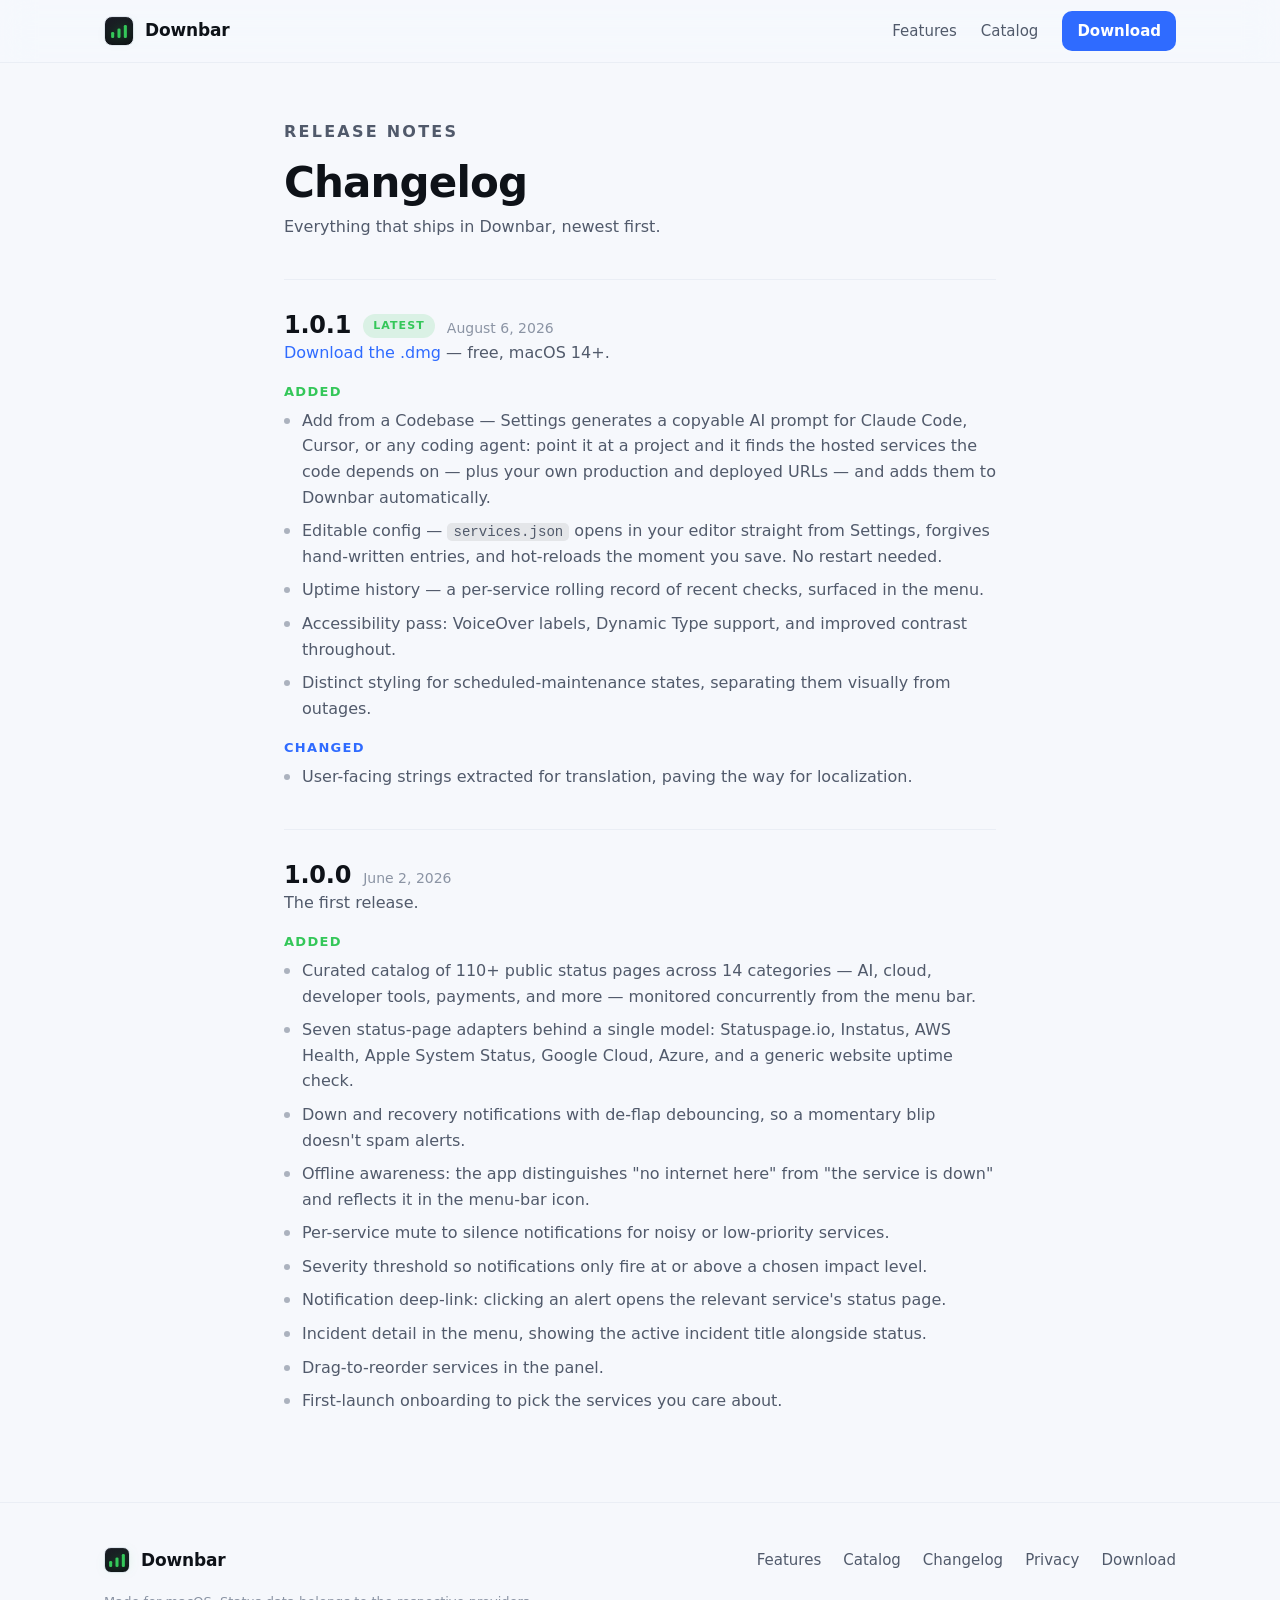
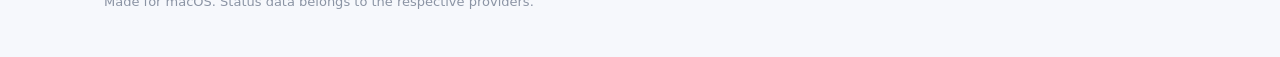
==== site/changelog.html @ 79b9bb4c "Release 1.0.1 on the site: DMG download, changelog, /dl/latest redirect Ship Downbar-1.0.1.dmg at si" ====
<!DOCTYPE html>
<html lang="en">
<head>
  <meta charset="utf-8" />
  <meta name="viewport" content="width=device-width, initial-scale=1" />
  <!-- Google tag (gtag.js) -->
  <script async src="https://www.googletagmanager.com/gtag/js?id=G-KMRTV61Q7Y"></script>
  <script>
    window.dataLayer = window.dataLayer || [];
    function gtag(){dataLayer.push(arguments);}
    gtag('js', new Date());

    gtag('config', 'G-KMRTV61Q7Y');
  </script>
  <title>Changelog — Downbar</title>
  <meta name="description" content="Release notes for Downbar, the free macOS menu-bar app that watches 110+ public status pages. What's new, what changed, and what's coming next." />
  <meta name="color-scheme" content="dark light" />
  <meta name="theme-color" content="#0c0d10" />
  <meta name="robots" content="index, follow" />
  <link rel="canonical" href="https://downbar.app/changelog" />
  <link rel="icon" href="favicon.svg" type="image/svg+xml" />
  <link rel="apple-touch-icon" href="img/apple-touch-icon.png" />
  <link rel="stylesheet" href="style.css" />
</head>
<body>
  <header class="site-header">
    <div class="wrap header-inner">
      <a class="brand" href="/" aria-label="Downbar home">
        <span class="brand-mark" aria-hidden="true">
          <svg viewBox="0 0 18 16" class="brand-bars">
            <rect x="0" y="9" width="3.5" height="7" rx="1.5" fill="currentColor" />
            <rect x="7.25" y="5" width="3.5" height="11" rx="1.5" fill="currentColor" />
            <rect x="14.5" y="1" width="3.5" height="15" rx="1.5" fill="currentColor" />
          </svg>
        </span>
        <span class="brand-name">Downbar</span>
      </a>
      <nav class="site-nav" aria-label="Primary">
        <a href="/#features">Features</a>
        <a href="/#catalog">Catalog</a>
        <a class="nav-cta" href="/#download">Download</a>
      </nav>
    </div>
  </header>

  <main class="legal changelog">
    <div class="wrap legal-wrap">
      <p class="section-eyebrow">Release notes</p>
      <h1>Changelog</h1>
      <p class="legal-updated">Everything that ships in Downbar, newest first.</p>

      <section class="release" aria-labelledby="rel-101">
        <header class="release-head">
          <h2 id="rel-101">1.0.1</h2>
          <span class="release-pill latest">Latest</span>
          <time class="release-date" datetime="2026-08-06">August 6, 2026</time>
        </header>
        <p class="release-note"><a href="/dl/Downbar-1.0.1.dmg" download
          onclick="gtag('event','file_download',{file_name:'Downbar-1.0.1.dmg',link_url:'/dl/Downbar-1.0.1.dmg'})">Download the .dmg</a> — free, macOS 14+.</p>
        <h3 class="change-kind added">Added</h3>
        <ul class="change-list">
          <li>Add from a Codebase — Settings generates a copyable AI prompt for Claude Code, Cursor, or any coding agent: point it at a project and it finds the hosted services the code depends on — plus your own production and deployed URLs — and adds them to Downbar automatically.</li>
          <li>Editable config — <code>services.json</code> opens in your editor straight from Settings, forgives hand-written entries, and hot-reloads the moment you save. No restart needed.</li>
          <li>Uptime history — a per-service rolling record of recent checks, surfaced in the menu.</li>
          <li>Accessibility pass: VoiceOver labels, Dynamic Type support, and improved contrast throughout.</li>
          <li>Distinct styling for scheduled-maintenance states, separating them visually from outages.</li>
        </ul>
        <h3 class="change-kind changed">Changed</h3>
        <ul class="change-list">
          <li>User-facing strings extracted for translation, paving the way for localization.</li>
        </ul>
      </section>

      <section class="release" aria-labelledby="rel-100">
        <header class="release-head">
          <h2 id="rel-100">1.0.0</h2>
          <time class="release-date" datetime="2026-06-02">June 2, 2026</time>
        </header>
        <p class="release-note">The first release.</p>
        <h3 class="change-kind added">Added</h3>
        <ul class="change-list">
          <li>Curated catalog of 110+ public status pages across 14 categories — AI, cloud, developer tools, payments, and more — monitored concurrently from the menu bar.</li>
          <li>Seven status-page adapters behind a single model: Statuspage.io, Instatus, AWS Health, Apple System Status, Google Cloud, Azure, and a generic website uptime check.</li>
          <li>Down and recovery notifications with de-flap debouncing, so a momentary blip doesn't spam alerts.</li>
          <li>Offline awareness: the app distinguishes "no internet here" from "the service is down" and reflects it in the menu-bar icon.</li>
          <li>Per-service mute to silence notifications for noisy or low-priority services.</li>
          <li>Severity threshold so notifications only fire at or above a chosen impact level.</li>
          <li>Notification deep-link: clicking an alert opens the relevant service's status page.</li>
          <li>Incident detail in the menu, showing the active incident title alongside status.</li>
          <li>Drag-to-reorder services in the panel.</li>
          <li>First-launch onboarding to pick the services you care about.</li>
        </ul>
      </section>
    </div>
  </main>

  <footer class="site-footer">
    <div class="wrap footer-inner">
      <a class="brand" href="/">
        <span class="brand-mark sm" aria-hidden="true">
          <svg viewBox="0 0 18 16" class="brand-bars">
            <rect x="0" y="9" width="3.5" height="7" rx="1.5" fill="currentColor" />
            <rect x="7.25" y="5" width="3.5" height="11" rx="1.5" fill="currentColor" />
            <rect x="14.5" y="1" width="3.5" height="15" rx="1.5" fill="currentColor" />
          </svg>
        </span>
        <span class="brand-name">Downbar</span>
      </a>
      <nav class="footer-nav" aria-label="Footer">
        <a href="/#features">Features</a>
        <a href="/#catalog">Catalog</a>
        <a href="/changelog">Changelog</a>
        <a href="/privacy">Privacy</a>
        <a href="/dl/latest" download>Download</a>
      </nav>
      <p class="footer-fine">Made for macOS. Status data belongs to the respective providers.</p>
    </div>
  </footer>
</body>
</html>
---- site/style.css ----
/* Downbar landing page — dark-first, no build step.
   Hand-written CSS, system font stack, CSS custom properties.
   The app "screenshots" are faithful CSS recreations of the real SwiftUI UI,
   so they stay crisp at any DPI and weigh nothing. */

:root {
  --bg: #0a0b0e;
  --bg-2: #0e1014;
  --bg-elev: #15171d;
  --bg-card: #14161c;
  --border: #23262f;
  --border-soft: #1b1e25;
  --text: #f4f6fa;
  --text-dim: #a6aebd;
  --text-faint: #6b7382;
  --accent: #5b8cff;
  --accent-2: #8b6bff;
  --accent-ink: #ffffff;
  --good: #34c759;
  --warn: #ffd60a;
  --major: #ff9f0a;
  --bad: #ff453a;
  --radius: 16px;
  --wrap: 1120px;
  --font: -apple-system, BlinkMacSystemFont, "SF Pro Text", "Segoe UI", system-ui, sans-serif;
  --shadow-xl: 0 40px 120px -50px rgba(0, 0, 0, 0.9);
}

@media (prefers-color-scheme: light) {
  :root {
    --bg: #f6f8fc;
    --bg-2: #eef1f7;
    --bg-elev: #ffffff;
    --bg-card: #ffffff;
    --border: #e1e6ef;
    --border-soft: #eaeef5;
    --text: #0e1218;
    --text-dim: #515a6b;
    --text-faint: #8b94a4;
    --accent: #2f6bff;
    --shadow-xl: 0 40px 110px -55px rgba(20, 30, 60, 0.45);
  }
}

* { box-sizing: border-box; }
html { scroll-behavior: smooth; }

body {
  margin: 0;
  font-family: var(--font);
  background: var(--bg);
  color: var(--text);
  line-height: 1.6;
  -webkit-font-smoothing: antialiased;
  text-rendering: optimizeLegibility;
  overflow-x: hidden;
}

.wrap { width: 100%; max-width: var(--wrap); margin-inline: auto; padding-inline: 24px; }
a { color: var(--accent); text-decoration: none; }
a:hover { text-decoration: underline; }
img { max-width: 100%; height: auto; display: block; }
h1, h2, h3 { line-height: 1.12; letter-spacing: -0.02em; margin: 0; }
.sprite { position: absolute; }

.skip-link {
  position: absolute; left: -9999px; top: 0;
  background: var(--accent); color: var(--accent-ink);
  padding: 10px 16px; border-radius: 0 0 var(--radius) 0; z-index: 100;
}
.skip-link:focus { left: 0; }
:focus-visible { outline: 2px solid var(--accent); outline-offset: 3px; border-radius: 4px; }

/* ---------- Section eyebrows ---------- */
.section-eyebrow {
  text-transform: uppercase; letter-spacing: 0.14em;
  font-size: 12px; font-weight: 700; color: var(--accent); margin: 0 0 12px;
}

/* ---------- Header ---------- */
.site-header {
  position: sticky; top: 0; z-index: 50;
  background: color-mix(in srgb, var(--bg) 72%, transparent);
  backdrop-filter: saturate(180%) blur(16px);
  border-bottom: 1px solid var(--border-soft);
}
.header-inner { display: flex; align-items: center; justify-content: space-between; min-height: 62px; }
.brand { display: flex; align-items: center; gap: 11px; color: var(--text); font-weight: 680; }
.brand:hover { text-decoration: none; }
.brand-name { font-size: 17px; letter-spacing: -0.01em; }

.brand-mark {
  width: 30px; height: 30px; border-radius: 8px;
  display: grid; place-items: center;
  background: linear-gradient(160deg, #1b1e26, #0e1014);
  border: 1px solid var(--border);
  box-shadow: inset 0 1px 0 rgba(255,255,255,0.05);
}
.brand-mark.sm { width: 26px; height: 26px; border-radius: 7px; }
.brand-bars { width: 16px; height: 14px; color: var(--good); fill: currentColor; filter: drop-shadow(0 0 6px rgba(52,199,89,0.5)); }

.site-nav { display: flex; align-items: center; gap: 24px; }
.site-nav a { color: var(--text-dim); font-size: 15px; }
.site-nav a:hover { color: var(--text); text-decoration: none; }
.nav-cta {
  background: var(--accent); color: var(--accent-ink) !important;
  padding: 8px 15px; border-radius: 10px; font-weight: 620;
}
.nav-cta:hover { text-decoration: none; opacity: 0.92; }

/* ---------- Buttons ---------- */
.btn {
  display: inline-flex; align-items: center; gap: 9px;
  padding: 13px 22px; border-radius: 12px; font-weight: 640; font-size: 16px;
  transition: transform .12s ease, opacity .12s ease, box-shadow .12s ease;
}
.btn:hover { text-decoration: none; }
.btn-primary {
  background: linear-gradient(180deg, color-mix(in srgb, var(--accent) 92%, white), var(--accent));
  color: var(--accent-ink);
  box-shadow: 0 10px 30px -12px color-mix(in srgb, var(--accent) 80%, transparent);
}
.btn-primary:hover { transform: translateY(-1px); box-shadow: 0 16px 36px -14px color-mix(in srgb, var(--accent) 85%, transparent); }
.btn-lg { padding: 16px 28px; font-size: 17px; border-radius: 14px; }
.btn-apple { width: 16px; height: 16px; fill: currentColor; margin-top: -2px; }

/* ---------- Hero ---------- */
.hero { position: relative; padding: 84px 0 64px; overflow: hidden; }
.hero-glow {
  position: absolute; inset: -20% -10% auto -10%; height: 620px; z-index: 0;
  background:
    radial-gradient(60% 70% at 78% 18%, color-mix(in srgb, var(--accent) 30%, transparent), transparent 70%),
    radial-gradient(50% 60% at 12% 0%, color-mix(in srgb, var(--accent-2) 24%, transparent), transparent 70%);
  filter: blur(20px); pointer-events: none;
}
.hero-inner {
  position: relative; z-index: 1;
  display: grid; grid-template-columns: 1.02fr 0.98fr; gap: 52px; align-items: center;
}
.eyebrow {
  display: inline-flex; align-items: center; gap: 8px; margin: 0 0 18px;
  text-transform: uppercase; letter-spacing: 0.12em; font-size: 12px; font-weight: 700; color: var(--text-dim);
  background: color-mix(in srgb, var(--bg-elev) 70%, transparent);
  border: 1px solid var(--border); padding: 6px 12px; border-radius: 999px;
}
.eyebrow-dot { width: 7px; height: 7px; border-radius: 50%; background: var(--good); box-shadow: 0 0 8px var(--good); }
.hero h1 { font-size: clamp(36px, 5.2vw, 58px); margin-bottom: 22px; font-weight: 720; }
.lede { font-size: 19px; color: var(--text-dim); max-width: 40ch; }
.lede strong { color: var(--text); font-weight: 640; }
.hero-actions { margin-top: 30px; display: flex; flex-wrap: wrap; align-items: center; gap: 16px; }
.price { color: var(--text-dim); font-size: 14px; }
.hero-trust { list-style: none; margin: 22px 0 0; padding: 0; display: flex; flex-wrap: wrap; gap: 18px; }
.hero-trust li { display: flex; align-items: center; gap: 7px; font-size: 14px; color: var(--text-dim); }
.tick { width: 16px; height: 16px; border-radius: 50%; background: color-mix(in srgb, var(--good) 22%, transparent); position: relative; flex: none; }
.tick::after { content: ""; position: absolute; left: 5px; top: 3.5px; width: 4px; height: 7px; border: solid var(--good); border-width: 0 2px 2px 0; transform: rotate(45deg); }

/* ===================== The hero "screenshot" ===================== */
.hero-stage { position: relative; z-index: 1; }
.desktop {
  position: relative;
  border-radius: 22px;
  padding: 0;
  background:
    radial-gradient(120% 120% at 30% 0%, #2a3550 0%, #161b2b 45%, #0c0f18 100%);
  border: 1px solid var(--border);
  box-shadow: var(--shadow-xl);
  overflow: hidden;
  min-height: 540px;
}
@media (prefers-color-scheme: light) {
  .desktop { background: radial-gradient(120% 120% at 30% 0%, #46639d, #3a4a78 45%, #243056 100%); }
}

/* macOS menu bar */
.menubar {
  display: flex; align-items: center; justify-content: space-between;
  height: 26px; padding: 0 12px;
  background: rgba(20, 24, 34, 0.55);
  backdrop-filter: blur(14px) saturate(150%);
  border-bottom: 1px solid rgba(255,255,255,0.06);
  font-size: 12.5px; color: rgba(255,255,255,0.92);
}
.mb-left { display: flex; align-items: center; gap: 15px; }
.mb-logo { width: 13px; height: 13px; border-radius: 3px; background: rgba(255,255,255,0.9); -webkit-mask: none; }
.mb-logo { background: linear-gradient(135deg, #fff, #cfd6e6); }
.mb-app { font-weight: 700; }
.mb-item { color: rgba(255,255,255,0.82); }
.mb-right { display: flex; align-items: center; gap: 13px; }
.mb-glyph { width: 16px; height: 11px; opacity: 0.85; border-radius: 2px; background: rgba(255,255,255,0.7); }
.mb-batt { width: 22px; height: 11px; border-radius: 3px; background: none; border: 1.4px solid rgba(255,255,255,0.7); position: relative; }
.mb-batt::after { content: ""; position: absolute; left: 1.5px; top: 1.5px; bottom: 1.5px; width: 12px; border-radius: 1px; background: rgba(255,255,255,0.8); }
.mb-wifi { -webkit-mask: radial-gradient(circle at 50% 100%, #000 64%, transparent 66%); width: 16px; height: 12px; clip-path: polygon(50% 100%, 0 38%, 12% 26%, 50% 62%, 88% 26%, 100% 38%); }
.mb-clock { font-variant-numeric: tabular-nums; font-weight: 500; }
.mb-tray { display: grid; place-items: center; width: 22px; height: 18px; border-radius: 5px; }
.mb-tray.active { background: rgba(255,255,255,0.16); box-shadow: 0 0 0 1px rgba(255,255,255,0.08) inset; }
.tray-bars { width: 16px; height: 14px; fill: currentColor; }
.tray-bars.is-critical { color: var(--bad); filter: drop-shadow(0 0 5px rgba(255,69,58,0.7)); }
.tray-bars.is-major { color: var(--major); filter: drop-shadow(0 0 5px rgba(255,159,10,0.65)); }

/* the popover panel */
.panel {
  position: absolute; top: 34px; right: 16px; width: 326px;
  background: color-mix(in srgb, #1c1f27 88%, transparent);
  backdrop-filter: blur(30px) saturate(180%);
  border: 1px solid rgba(255,255,255,0.10);
  border-radius: 14px;
  box-shadow: 0 30px 60px -20px rgba(0,0,0,0.7), 0 0 0 0.5px rgba(0,0,0,0.4);
  color: #f2f4f8;
  overflow: hidden;
  animation: panel-in .5s cubic-bezier(.2,.8,.2,1) both;
}
@keyframes panel-in { from { opacity: 0; transform: translateY(-8px) scale(.985); } to { opacity: 1; transform: none; } }
.panel-notch {
  position: absolute; top: -6px; right: 16px; width: 12px; height: 12px;
  background: inherit; border-left: 1px solid rgba(255,255,255,0.10); border-top: 1px solid rgba(255,255,255,0.10);
  transform: rotate(45deg); border-radius: 2px 0 0 0;
}
.hr { height: 1px; background: rgba(255,255,255,0.08); }

.panel-head { display: flex; align-items: center; gap: 11px; padding: 12px 14px; }
.status-mark { width: 26px; height: 26px; flex: none; display: grid; place-items: center; }
.status-mark svg { width: 24px; height: 24px; }
.panel-head-text { display: flex; flex-direction: column; line-height: 1.25; flex: 1; min-width: 0; }
.panel-head-text strong { font-size: 14px; font-weight: 600; }
.panel-head-text em { font-size: 11px; color: rgba(255,255,255,0.55); font-style: normal; }
.panel-refresh { width: 26px; height: 26px; display: grid; place-items: center; border-radius: 50%; }
.panel-refresh svg { width: 13px; height: 13px; color: rgba(255,255,255,0.6); }

.panel-list { padding: 6px; display: flex; flex-direction: column; gap: 1px; }
.row {
  display: flex; align-items: center; gap: 10px; padding: 7px 8px; border-radius: 7px;
}
.row-glyph { width: 16px; height: 16px; flex: none; display: grid; place-items: center; }
.row-glyph svg { width: 15px; height: 15px; }
.row-glyph.sm svg { width: 14px; height: 14px; }
.row-body { display: flex; flex-direction: column; line-height: 1.25; flex: 1; min-width: 0; }
.row-body b { font-size: 13px; font-weight: 540; }
.row-body i { font-size: 11px; color: rgba(255,255,255,0.55); font-style: normal; white-space: nowrap; overflow: hidden; text-overflow: ellipsis; }
.row-age { font-size: 10.5px; color: rgba(255,255,255,0.42); font-variant-numeric: tabular-nums; width: 30px; text-align: right; flex: none; line-height: 1.2; }
.row-sep { height: 1px; background: rgba(255,255,255,0.07); margin: 5px 8px; }

/* status colors */
.is-ok { color: var(--good); } .is-ok svg :first-child { fill: var(--good); }
.is-minor { color: var(--warn); } .is-minor svg :first-child { fill: var(--warn); }
.is-major { color: var(--major); } .is-major svg :first-child { fill: var(--major); }
.is-critical { color: var(--bad); } .is-critical svg :first-child { fill: var(--bad); }
.row-glyph.dim { color: var(--text-faint); opacity: 0.5; } .row-glyph.dim svg :first-child { fill: currentColor; }

/* sparkline — 16-segment "barcode", one full-height bar per recent reading,
   exactly like the SwiftUI Sparkline (2px bars, 1px gaps). The barcode shape is
   a repeating mask; the bar color comes from the background underneath, so a
   horizontal gradient can render a green→amber recovery/degradation trend. */
.spark {
  flex: none; width: 47px; height: 12px; opacity: 0.85;
  -webkit-mask: repeating-linear-gradient(90deg, #000 0 2px, transparent 2px 3px);
          mask: repeating-linear-gradient(90deg, #000 0 2px, transparent 2px 3px);
  background: var(--good);
}
.spark[data-trend="good"]  { background: var(--good); }
.spark[data-trend="warn"]  { background: var(--warn); }
.spark[data-trend="major"] { background: var(--major); }
.spark[data-trend="bad"]   { background: var(--bad); }
.spark[data-trend="degrading"] { background: linear-gradient(90deg, var(--good) 0 52%, var(--major) 52% 100%); }

.panel-foot { display: flex; gap: 4px; padding: 8px; }
.foot-btn {
  flex: 1; display: inline-flex; align-items: center; justify-content: center; gap: 6px;
  font-size: 12px; padding: 6px; border-radius: 7px; color: #eef0f5;
}
.foot-btn:first-child { background: rgba(255,255,255,0.06); }
.foot-btn svg { width: 12px; height: 12px; color: rgba(255,255,255,0.75); }

/* notification toast */
.toast {
  position: absolute; right: 16px; bottom: 18px; width: 300px;
  display: flex; align-items: center; gap: 11px; padding: 11px 13px;
  background: rgba(28,31,39,0.86); backdrop-filter: blur(28px) saturate(180%);
  border: 1px solid rgba(255,255,255,0.1); border-radius: 16px;
  box-shadow: 0 24px 48px -18px rgba(0,0,0,0.7);
  animation: toast-in .6s .35s cubic-bezier(.2,.8,.2,1) both;
}
@keyframes toast-in { from { opacity: 0; transform: translateX(20px) scale(.96); } to { opacity: 1; transform: none; } }
.toast-icon img { width: 38px; height: 38px; border-radius: 9px; }
.toast-body { display: flex; flex-direction: column; line-height: 1.3; flex: 1; min-width: 0; color: #f2f4f8; }
.toast-body b { font-size: 13px; font-weight: 600; }
.toast-body i { font-size: 12px; font-style: normal; color: rgba(255,255,255,0.7); }
.toast-meta { font-size: 10px; color: rgba(255,255,255,0.45); align-self: flex-start; white-space: nowrap; }

/* ---------- Logos band ---------- */
.logos { padding: 20px 0 8px; border-top: 1px solid var(--border-soft); }
.logos-label { text-align: center; color: var(--text-faint); font-size: 13px; letter-spacing: 0.02em; margin: 0 0 18px; }
.logos-row {
  list-style: none; margin: 0; padding: 0;
  display: flex; flex-wrap: wrap; justify-content: center; gap: 14px 30px;
}
.logos-row li { color: var(--text-dim); font-weight: 620; font-size: 17px; letter-spacing: -0.01em; opacity: 0.7; }

/* ---------- Demo video ---------- */
.demo { padding: 64px 0; border-top: 1px solid var(--border-soft); }
.demo h2 { font-size: clamp(28px, 3.6vw, 38px); margin-bottom: 28px; font-weight: 680; }
.demo-frame {
  border-radius: 18px;
  overflow: hidden;
  border: 1px solid var(--border);
  background: #000;
  box-shadow: var(--shadow-xl);
  max-width: 960px;
}
.demo-frame video { display: block; width: 100%; height: auto; }

/* ---------- Features ---------- */
.features { padding: 72px 0; }
.features h2 { font-size: clamp(28px, 3.6vw, 38px); margin-bottom: 40px; font-weight: 680; }
.feature-grid { list-style: none; margin: 0; padding: 0; display: grid; grid-template-columns: repeat(3, 1fr); gap: 18px; }
.feature {
  background: linear-gradient(180deg, var(--bg-card), color-mix(in srgb, var(--bg-card) 88%, var(--bg)));
  border: 1px solid var(--border); border-radius: var(--radius); padding: 24px;
  transition: transform .15s ease, border-color .15s ease;
}
.feature:hover { transform: translateY(-3px); border-color: color-mix(in srgb, var(--accent) 45%, var(--border)); }
.feature-ic {
  width: 40px; height: 40px; border-radius: 11px; display: grid; place-items: center; margin-bottom: 16px;
  background: color-mix(in srgb, var(--accent) 16%, transparent); color: var(--accent);
}
.feature-ic svg { width: 21px; height: 21px; fill: currentColor; }
.feature-ic.ok { background: color-mix(in srgb, var(--good) 16%, transparent); color: var(--good); }
.feature-ic.warn { background: color-mix(in srgb, var(--warn) 18%, transparent); color: var(--warn); }
.feature-ic.ok svg :first-child, .feature-ic.warn svg :first-child { fill: currentColor; }
.feature h3 { font-size: 18px; margin-bottom: 8px; font-weight: 620; }
.feature p { margin: 0; color: var(--text-dim); font-size: 15px; }

/* ---------- How it works ---------- */
.how { padding: 72px 0; border-top: 1px solid var(--border-soft); }
.how-inner { display: grid; grid-template-columns: 1fr 1fr; gap: 56px; align-items: center; }
.how h2 { font-size: clamp(28px, 3.6vw, 38px); margin-bottom: 28px; font-weight: 680; }
.steps { list-style: none; margin: 0; padding: 0; counter-reset: step; display: grid; gap: 22px; }
.steps li { position: relative; padding-left: 50px; counter-increment: step; }
.steps li::before {
  content: counter(step); position: absolute; left: 0; top: 0;
  width: 32px; height: 32px; border-radius: 9px; display: grid; place-items: center;
  font-weight: 700; font-size: 15px; color: var(--accent);
  background: color-mix(in srgb, var(--accent) 14%, transparent);
  border: 1px solid color-mix(in srgb, var(--accent) 30%, transparent);
}
.steps h3 { font-size: 17px; margin-bottom: 4px; font-weight: 620; }
.steps p { margin: 0; color: var(--text-dim); font-size: 15px; }

/* settings window mockup */
.winframe {
  background: color-mix(in srgb, #1a1d24 92%, transparent);
  border: 1px solid rgba(255,255,255,0.08); border-radius: 14px; overflow: hidden;
  box-shadow: var(--shadow-xl); color: #eef0f5;
}
@media (prefers-color-scheme: light) { .winframe { background: #fbfcfe; border-color: var(--border); color: #11151b; } }
.win-bar { display: flex; align-items: center; gap: 14px; padding: 10px 14px; border-bottom: 1px solid rgba(128,128,128,0.18); }
.traffic { display: flex; gap: 7px; }
.traffic i { width: 11px; height: 11px; border-radius: 50%; display: block; }
.traffic .r { background: #ff5f57; } .traffic .y { background: #febc2e; } .traffic .g { background: #28c840; }
.win-tabs { display: flex; gap: 4px; margin: 0 auto; transform: translateX(-20px); }
.win-tab { font-size: 12.5px; padding: 4px 12px; border-radius: 7px; color: var(--text-faint); }
.win-tab.active { background: color-mix(in srgb, var(--accent) 22%, transparent); color: color-mix(in srgb, var(--accent) 70%, white); font-weight: 600; }
.win-body { padding: 16px 16px 20px; }
.win-help { font-size: 12px; color: var(--text-faint); margin: 0 0 10px; }
.win-search {
  display: flex; align-items: center; gap: 7px; font-size: 12.5px; color: var(--text-faint);
  background: rgba(128,128,128,0.12); border-radius: 8px; padding: 7px 10px; margin-bottom: 14px;
}
.win-search svg { width: 13px; height: 13px; color: currentColor; }
.cat-head {
  display: flex; align-items: center; justify-content: space-between;
  font-size: 11px; font-weight: 700; text-transform: uppercase; letter-spacing: 0.05em;
  color: var(--text-faint); margin: 12px 2px 6px;
}
.cat-link { color: var(--accent); font-weight: 600; text-transform: none; letter-spacing: 0; font-size: 11px; }
.cat-row { display: flex; align-items: center; gap: 10px; padding: 7px 4px; }
.cat-name { display: flex; flex-direction: column; line-height: 1.2; flex: 1; font-size: 13px; }
.cat-name em { font-size: 10px; color: var(--text-faint); font-style: normal; }
.mute { width: 15px; height: 15px; flex: none; color: var(--text-faint); }
.mute use { stroke: currentColor; }
.switch { width: 32px; height: 19px; border-radius: 999px; background: rgba(128,128,128,0.35); position: relative; flex: none; transition: background .15s; }
.switch::after { content: ""; position: absolute; top: 2px; left: 2px; width: 15px; height: 15px; border-radius: 50%; background: #fff; box-shadow: 0 1px 2px rgba(0,0,0,0.3); transition: left .15s; }
.switch.on { background: var(--accent); }
.switch.on::after { left: 15px; }

/* ---------- Catalog band ---------- */
.catalog { padding: 72px 0; border-top: 1px solid var(--border-soft); text-align: center; }
.catalog h2 { font-size: clamp(28px, 3.6vw, 38px); margin-bottom: 32px; font-weight: 680; }
.cat-grid { list-style: none; margin: 0 auto; padding: 0; max-width: 900px; display: flex; flex-wrap: wrap; justify-content: center; gap: 12px; }
.cat-grid li {
  background: var(--bg-card); border: 1px solid var(--border); border-radius: 999px;
  padding: 9px 18px; font-size: 14px; color: var(--text-dim); font-weight: 560;
}
.cat-note { margin: 28px auto 0; max-width: 52ch; color: var(--text-faint); font-size: 15px; }

/* ---------- CTA ---------- */
.cta { position: relative; padding: 96px 0; border-top: 1px solid var(--border-soft); text-align: center; overflow: hidden; }
.cta-glow {
  position: absolute; inset: auto -10% -40% -10%; height: 420px;
  background: radial-gradient(50% 60% at 50% 100%, color-mix(in srgb, var(--accent) 26%, transparent), transparent 70%);
  filter: blur(10px); pointer-events: none;
}
.cta-inner { position: relative; z-index: 1; display: grid; gap: 18px; justify-items: center; }
.cta-mark { width: 56px; height: 56px; border-radius: 15px; display: grid; place-items: center; background: linear-gradient(160deg, #1b1e26, #0e1014); border: 1px solid var(--border); box-shadow: var(--shadow-xl); }
.cta-mark .brand-bars { width: 28px; height: 25px; }
.cta h2 { font-size: clamp(30px, 4.4vw, 46px); font-weight: 720; }
.cta p { margin: 0; color: var(--text-dim); font-size: 18px; }
.cta .btn { margin-top: 8px; }
.cta-fine { color: var(--text-faint) !important; font-size: 14px !important; }

/* Waitlist form */
.waitlist {
  margin-top: 8px;
  display: flex;
  flex-wrap: wrap;
  gap: 12px;
  justify-content: center;
  width: 100%;
  max-width: 480px;
}
.waitlist-input {
  flex: 1 1 240px;
  min-width: 0;
  padding: 16px 18px;
  font-size: 16px;
  font-family: inherit;
  color: var(--text);
  background: var(--bg-elev);
  border: 1px solid var(--border);
  border-radius: 14px;
  transition: border-color .12s ease, box-shadow .12s ease;
}
.waitlist-input::placeholder { color: var(--text-faint); }
.waitlist-input:focus {
  outline: none;
  border-color: var(--accent);
  box-shadow: 0 0 0 3px color-mix(in srgb, var(--accent) 28%, transparent);
}
.waitlist .btn { flex: 0 0 auto; cursor: pointer; }
.waitlist .btn:disabled { opacity: .6; cursor: default; transform: none; }
.waitlist-msg {
  min-height: 1.2em;
  margin: 0;
  font-size: 15px;
  color: var(--text-dim);
}
.waitlist-msg.is-ok { color: var(--good); }
.waitlist-msg.is-error { color: var(--bad); }
@media (max-width: 520px) {
  .waitlist { flex-direction: column; }
  .waitlist .btn { width: 100%; justify-content: center; }
}

/* ---------- Legal pages ---------- */
.legal { padding: 56px 0 80px; }
.legal-wrap { max-width: 760px; }
.legal h1 { font-size: clamp(30px, 4vw, 42px); font-weight: 720; margin-bottom: 8px; }
.legal-updated { color: var(--text-faint); font-size: 14px; margin: 0 0 28px; }
.legal h2 { font-size: 20px; font-weight: 640; margin: 34px 0 10px; }
.legal p { color: var(--text-dim); font-size: 16px; margin: 0 0 14px; }
.legal strong { color: var(--text); font-weight: 620; }
.legal code {
  font-family: ui-monospace, "SF Mono", Menlo, monospace; font-size: 0.88em;
  background: color-mix(in srgb, var(--text) 8%, transparent);
  padding: 1px 6px; border-radius: 5px;
}

/* ---------- Changelog ---------- */
.changelog .release {
  margin-top: 40px; padding-top: 32px;
  border-top: 1px solid var(--border-soft);
}
.release-head { display: flex; align-items: baseline; flex-wrap: wrap; gap: 12px; }
.changelog .release-head h2 { margin: 0; font-size: 24px; font-weight: 700; letter-spacing: -0.01em; }
.release-pill {
  align-self: center;
  font-size: 11px; font-weight: 700; text-transform: uppercase; letter-spacing: 0.1em;
  padding: 3px 10px; border-radius: 999px;
}
.release-pill.latest {
  color: var(--good);
  background: color-mix(in srgb, var(--good) 14%, transparent);
}
.release-pill.soon {
  color: var(--accent);
  background: color-mix(in srgb, var(--accent) 14%, transparent);
}
.release-date { color: var(--text-faint); font-size: 14px; }
.release-note { margin-top: 10px; }
.changelog .change-kind {
  margin: 20px 0 8px; font-size: 13px; font-weight: 700;
  text-transform: uppercase; letter-spacing: 0.1em;
}
.change-kind.added { color: var(--good); }
.change-kind.changed { color: var(--accent); }
.change-kind.fixed { color: var(--major); }
.change-list { margin: 0; padding: 0; list-style: none; }
.change-list li {
  position: relative; padding-left: 18px; margin-bottom: 8px;
  color: var(--text-dim); font-size: 16px;
}
.change-list li::before {
  content: ""; position: absolute; left: 0; top: 0.62em;
  width: 6px; height: 6px; border-radius: 50%;
  background: color-mix(in srgb, var(--text-faint) 70%, transparent);
}

/* ---------- Footer ---------- */
.site-footer { border-top: 1px solid var(--border-soft); padding: 44px 0; }
.footer-inner { display: flex; flex-wrap: wrap; align-items: center; gap: 18px 28px; justify-content: space-between; }
.footer-nav { display: flex; flex-wrap: wrap; gap: 22px; }
.footer-nav a { color: var(--text-dim); font-size: 15px; }
.footer-nav a:hover { color: var(--text); }
.ph-badge { display: inline-flex; line-height: 0; }
.ph-badge img { display: block; height: 44px; width: auto; }
.footer-fine { margin: 0; color: var(--text-faint); font-size: 13px; flex-basis: 100%; }

/* ---------- Responsive ---------- */
@media (max-width: 920px) {
  .hero-inner, .how-inner { grid-template-columns: 1fr; gap: 44px; }
  .hero-stage { order: -1; }
  .feature-grid { grid-template-columns: repeat(2, 1fr); }
}
@media (max-width: 600px) {
  .site-nav { gap: 14px; }
  .site-nav a:not(.nav-cta) { display: none; }
  .feature-grid { grid-template-columns: 1fr; }
  .hero { padding: 56px 0 44px; }
  .panel { width: 290px; }
  .toast { width: 260px; }
  .footer-inner { flex-direction: column; align-items: flex-start; }
}

@media (prefers-reduced-motion: reduce) {
  html { scroll-behavior: auto; }
  .panel, .toast { animation: none; }
  .btn, .feature { transition: none; }
}
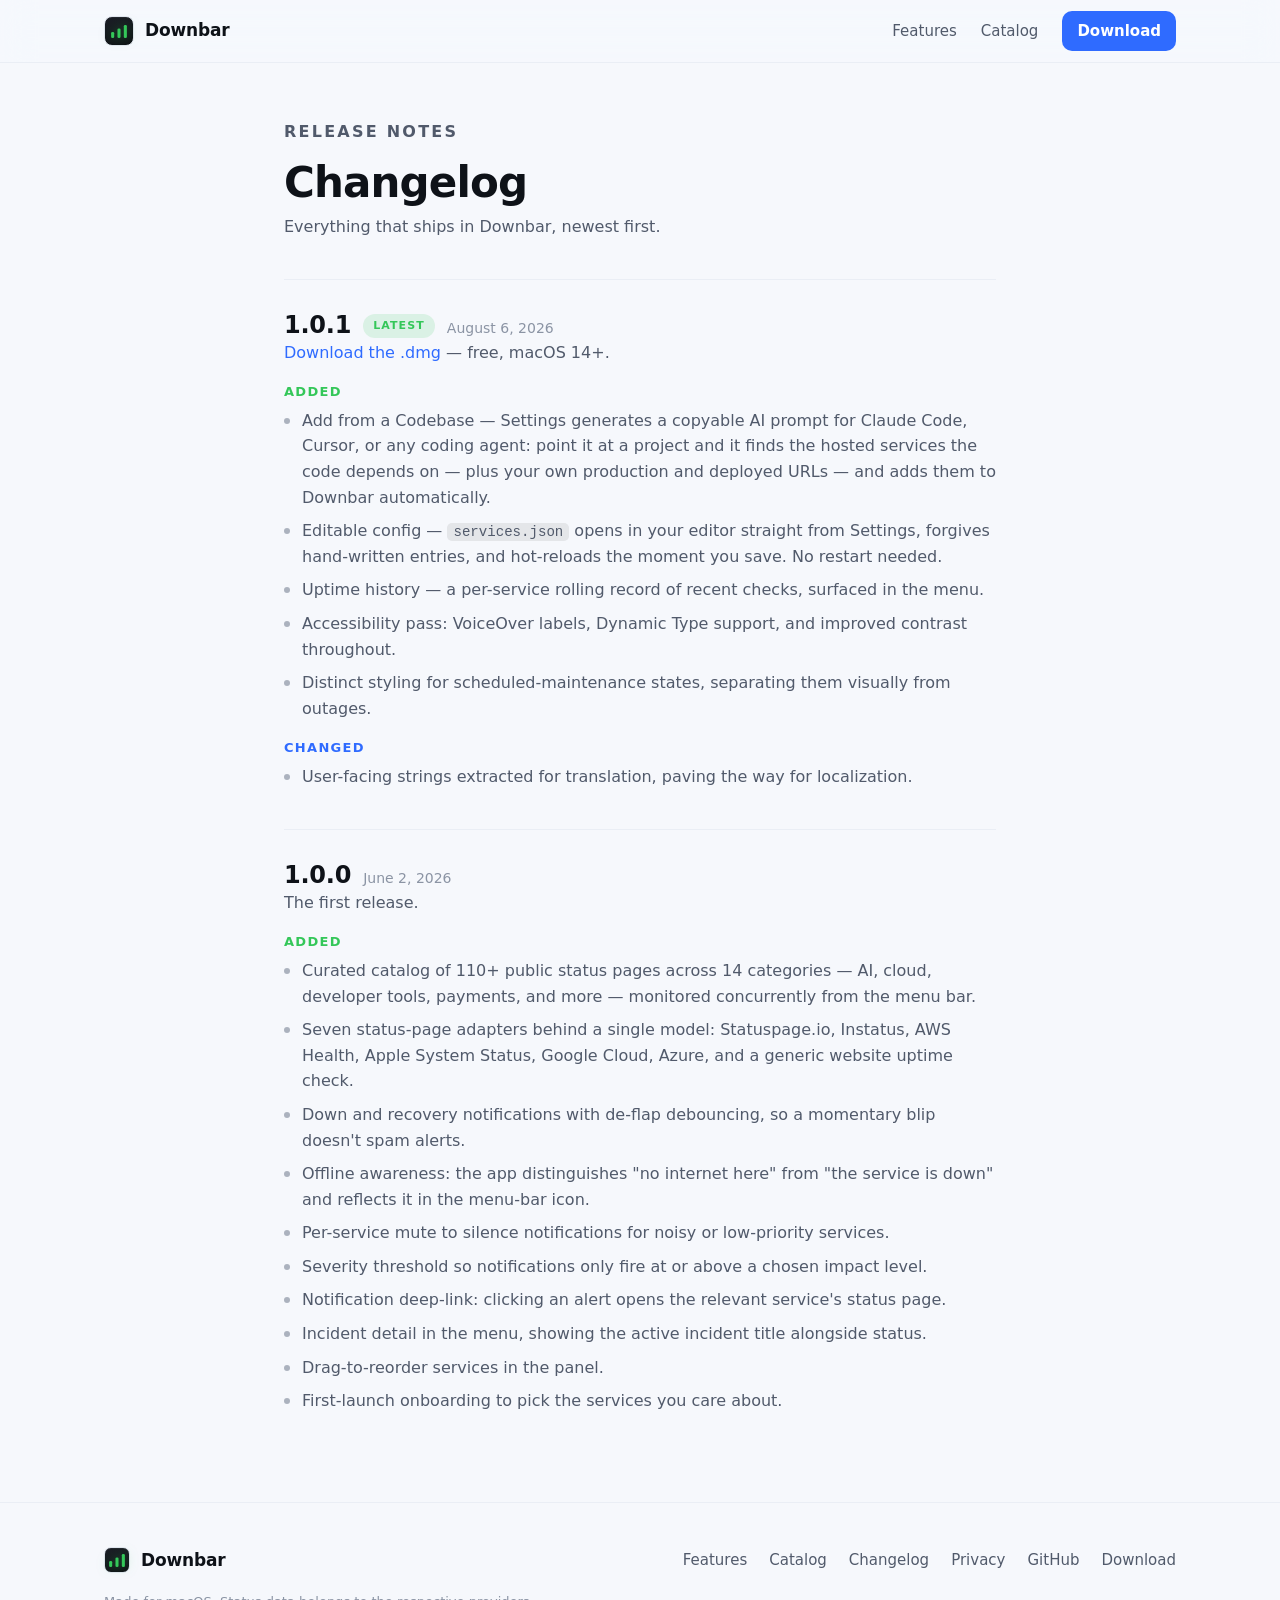
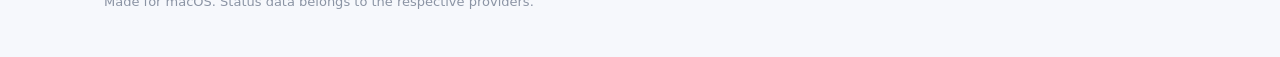
==== commit f58a52de: "Site: link the GitHub repo from the footer Back now that the project is open source.  Co-Authored-By" ====
--- a/site/changelog.html
+++ b/site/changelog.html
@@ -111,6 +111,7 @@
         <a href="/#catalog">Catalog</a>
         <a href="/changelog">Changelog</a>
         <a href="/privacy">Privacy</a>
+        <a href="https://github.com/Ntarasiuk/downbar" rel="noopener">GitHub</a>
         <a href="/dl/latest" download>Download</a>
       </nav>
       <p class="footer-fine">Made for macOS. Status data belongs to the respective providers.</p>
--- a/site/style.css
+++ b/site/style.css
@@ -392,6 +392,30 @@
 }
 .cat-note { margin: 28px auto 0; max-width: 52ch; color: var(--text-faint); font-size: 15px; }
 
+/* ---------- AI prompt band ---------- */
+.agent { padding: 72px 0; border-top: 1px solid var(--border-soft); }
+.agent-inner { display: grid; grid-template-columns: 1fr 1fr; gap: 56px; align-items: center; }
+.agent h2 { font-size: clamp(28px, 3.6vw, 38px); margin-bottom: 28px; font-weight: 680; }
+.agent code {
+  font-family: ui-monospace, "SF Mono", Menlo, monospace; font-size: 0.86em;
+  background: rgba(128,128,128,0.14); padding: 1px 6px; border-radius: 6px;
+}
+
+/* agent terminal mockup */
+.term-title { font-size: 12.5px; color: var(--text-faint); margin: 0 auto; transform: translateX(-20px); }
+.term-body {
+  padding: 16px 18px 20px;
+  font-family: ui-monospace, "SF Mono", Menlo, monospace;
+  font-size: 12.5px; line-height: 2;
+}
+.term-body p { margin: 0; white-space: nowrap; overflow: hidden; text-overflow: ellipsis; }
+.term-prompt { color: var(--accent); font-weight: 700; }
+.term-paste { opacity: 0.85; font-style: italic; }
+.term-dim { color: var(--text-faint); }
+.term-add { color: var(--good); }
+.term-add em { color: var(--text-faint); font-style: normal; margin-left: 6px; }
+.term-done { color: var(--good); font-weight: 600; margin-top: 6px !important; }
+
 /* ---------- CTA ---------- */
 .cta { position: relative; padding: 96px 0; border-top: 1px solid var(--border-soft); text-align: center; overflow: hidden; }
 .cta-glow {
@@ -516,7 +540,7 @@
 
 /* ---------- Responsive ---------- */
 @media (max-width: 920px) {
-  .hero-inner, .how-inner { grid-template-columns: 1fr; gap: 44px; }
+  .hero-inner, .how-inner, .agent-inner { grid-template-columns: 1fr; gap: 44px; }
   .hero-stage { order: -1; }
   .feature-grid { grid-template-columns: repeat(2, 1fr); }
 }
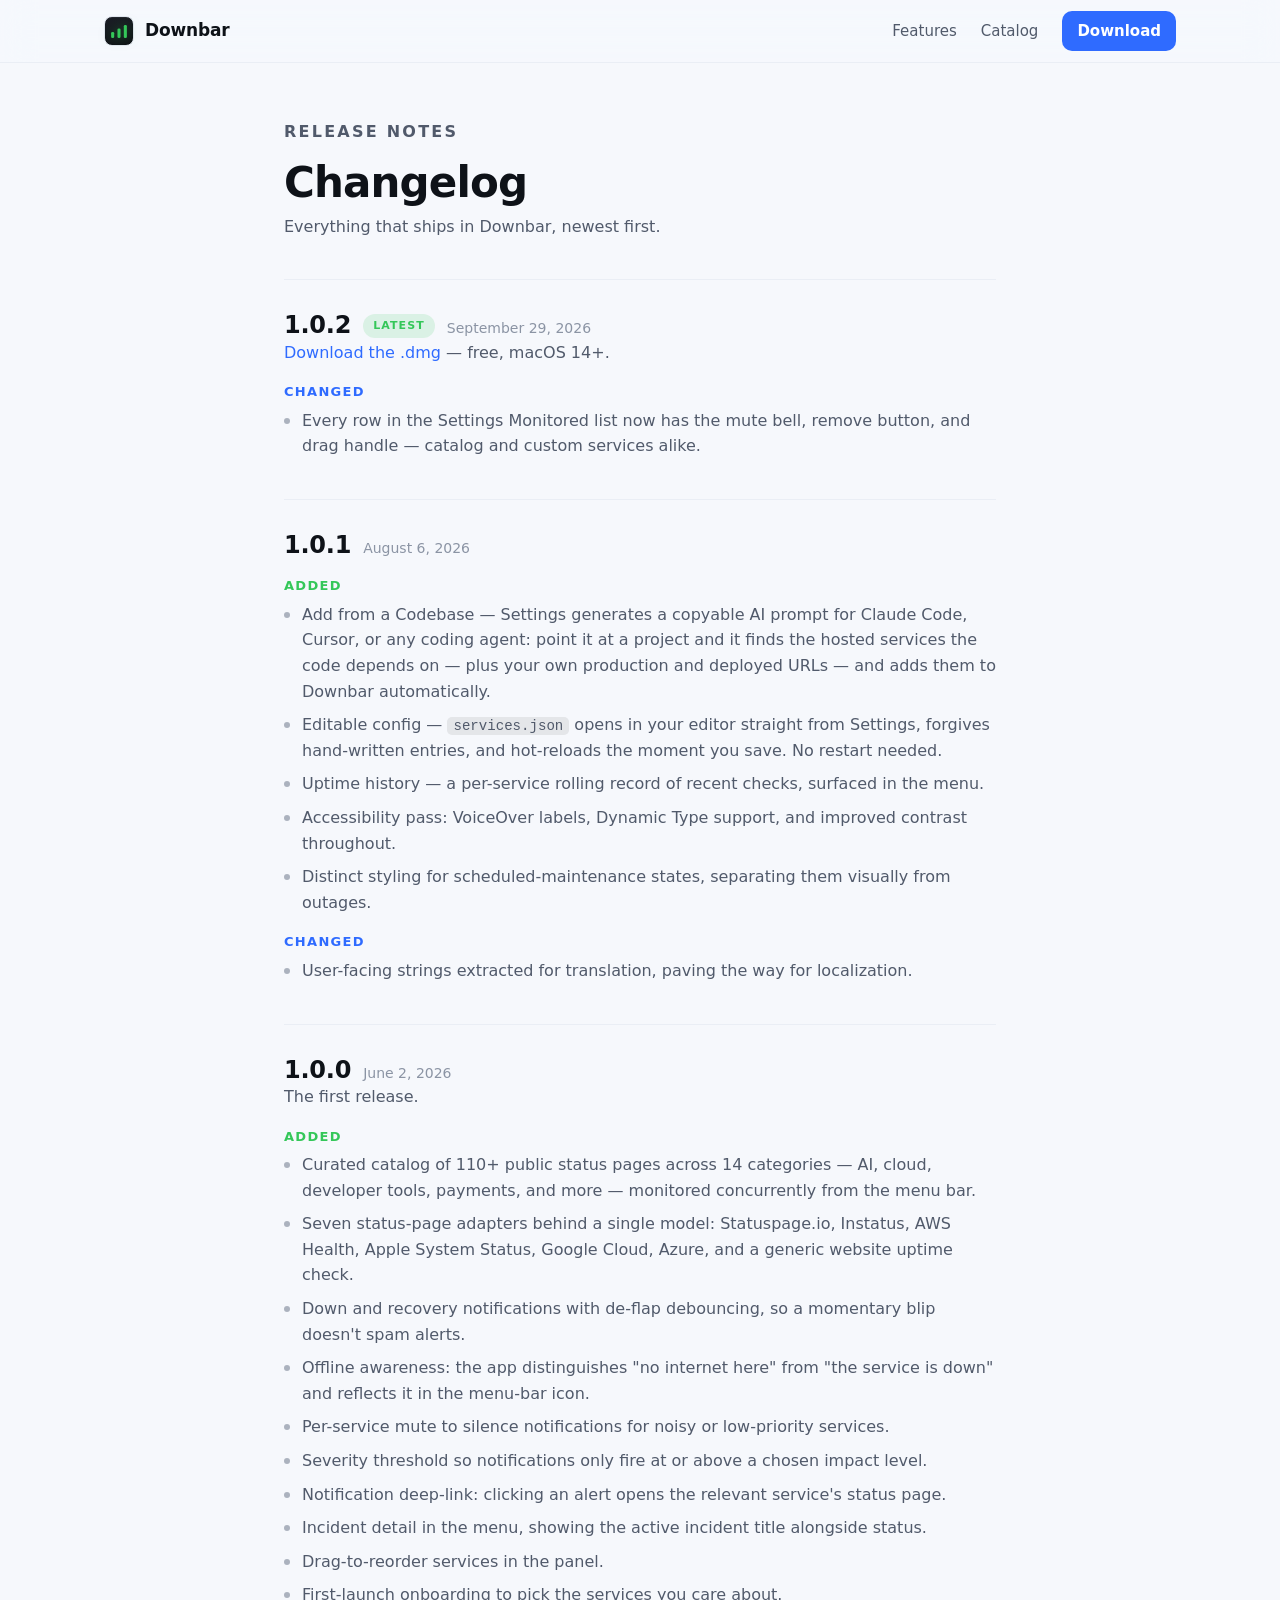
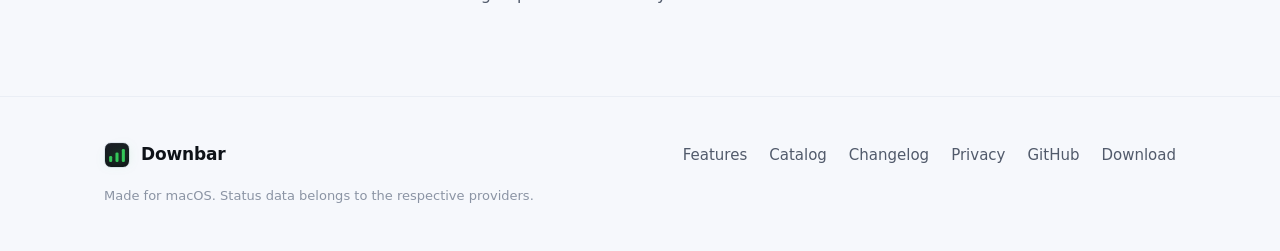
==== commit b514065d: "Release 1.0.2: mute/remove/drag controls on every Monitored row Co-Authored-By: Claude Opus 5.5 <nor" ====
--- a/site/changelog.html
+++ b/site/changelog.html
@@ -49,14 +49,25 @@
       <h1>Changelog</h1>
       <p class="legal-updated">Everything that ships in Downbar, newest first.</p>
 
+      <section class="release" aria-labelledby="rel-102">
+        <header class="release-head">
+          <h2 id="rel-102">1.0.2</h2>
+          <span class="release-pill latest">Latest</span>
+          <time class="release-date" datetime="2026-09-29">September 29, 2026</time>
+        </header>
+        <p class="release-note"><a href="/dl/Downbar-1.0.2.dmg" download
+          onclick="gtag('event','file_download',{file_name:'Downbar-1.0.2.dmg',link_url:'/dl/Downbar-1.0.2.dmg'})">Download the .dmg</a> — free, macOS 14+.</p>
+        <h3 class="change-kind changed">Changed</h3>
+        <ul class="change-list">
+          <li>Every row in the Settings Monitored list now has the mute bell, remove button, and drag handle — catalog and custom services alike.</li>
+        </ul>
+      </section>
+
       <section class="release" aria-labelledby="rel-101">
         <header class="release-head">
           <h2 id="rel-101">1.0.1</h2>
-          <span class="release-pill latest">Latest</span>
           <time class="release-date" datetime="2026-08-06">August 6, 2026</time>
         </header>
-        <p class="release-note"><a href="/dl/Downbar-1.0.1.dmg" download
-          onclick="gtag('event','file_download',{file_name:'Downbar-1.0.1.dmg',link_url:'/dl/Downbar-1.0.1.dmg'})">Download the .dmg</a> — free, macOS 14+.</p>
         <h3 class="change-kind added">Added</h3>
         <ul class="change-list">
           <li>Add from a Codebase — Settings generates a copyable AI prompt for Claude Code, Cursor, or any coding agent: point it at a project and it finds the hosted services the code depends on — plus your own production and deployed URLs — and adds them to Downbar automatically.</li>
--- a/site/style.css
+++ b/site/style.css
@@ -149,6 +149,28 @@
 .lede strong { color: var(--text); font-weight: 640; }
 .hero-actions { margin-top: 30px; display: flex; flex-wrap: wrap; align-items: center; gap: 16px; }
 .price { color: var(--text-dim); font-size: 14px; }
+
+/* "or from the terminal" Homebrew one-liner */
+.install-alt { margin-top: 16px; display: flex; align-items: center; flex-wrap: wrap; gap: 12px; }
+.install-alt.centered { justify-content: center; }
+.install-alt-label { color: var(--text-faint); font-size: 14px; }
+.install-cmd {
+  display: inline-flex; align-items: center; gap: 12px;
+  font: inherit; cursor: pointer;
+  background: color-mix(in srgb, var(--bg-elev) 80%, transparent);
+  border: 1px solid var(--border); border-radius: 10px;
+  padding: 9px 14px; color: var(--text-dim);
+  transition: border-color .12s ease, color .12s ease;
+}
+.install-cmd:hover { color: var(--text); border-color: color-mix(in srgb, var(--accent) 55%, var(--border)); }
+.install-cmd code {
+  font-family: ui-monospace, "SF Mono", Menlo, monospace;
+  font-size: 13.5px; white-space: nowrap;
+}
+.cmd-copy {
+  font-size: 11px; font-weight: 700; text-transform: uppercase; letter-spacing: 0.08em;
+  color: var(--accent);
+}
 .hero-trust { list-style: none; margin: 22px 0 0; padding: 0; display: flex; flex-wrap: wrap; gap: 18px; }
 .hero-trust li { display: flex; align-items: center; gap: 7px; font-size: 14px; color: var(--text-dim); }
 .tick { width: 16px; height: 16px; border-radius: 50%; background: color-mix(in srgb, var(--good) 22%, transparent); position: relative; flex: none; }
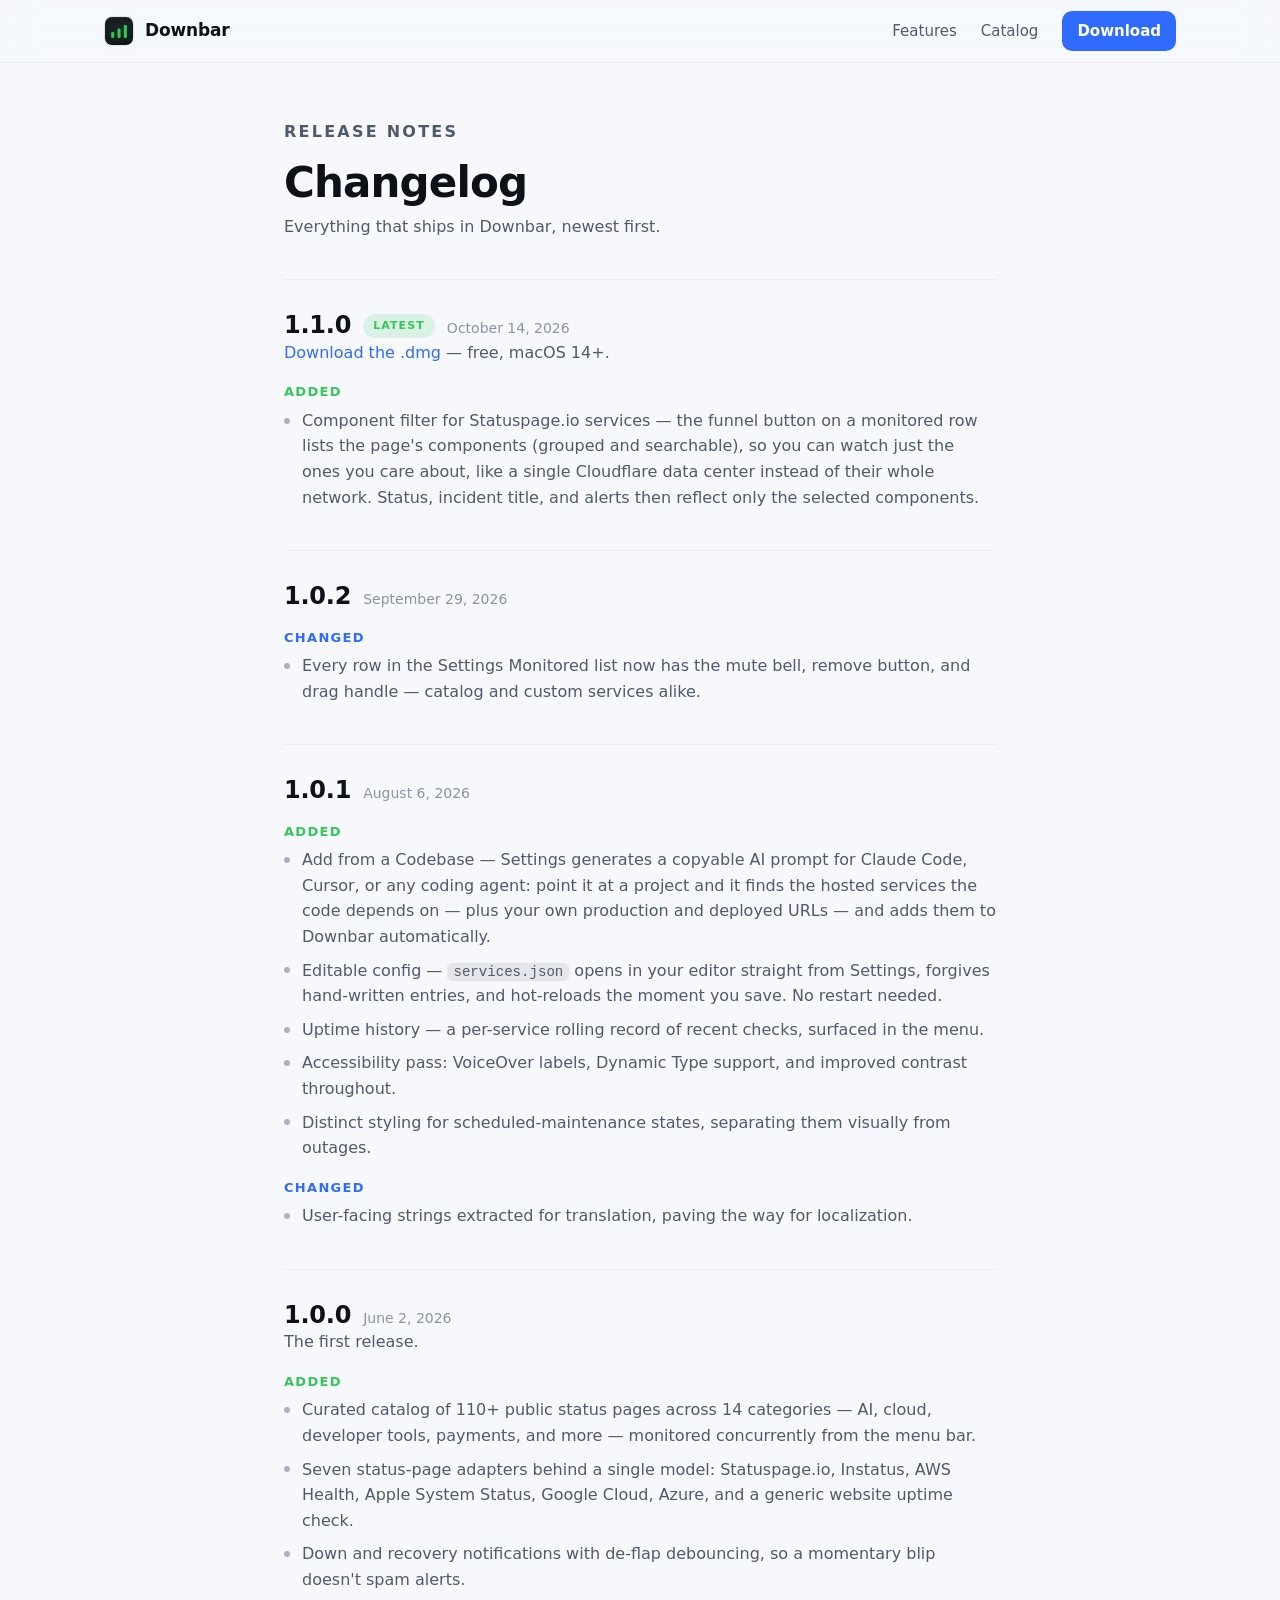
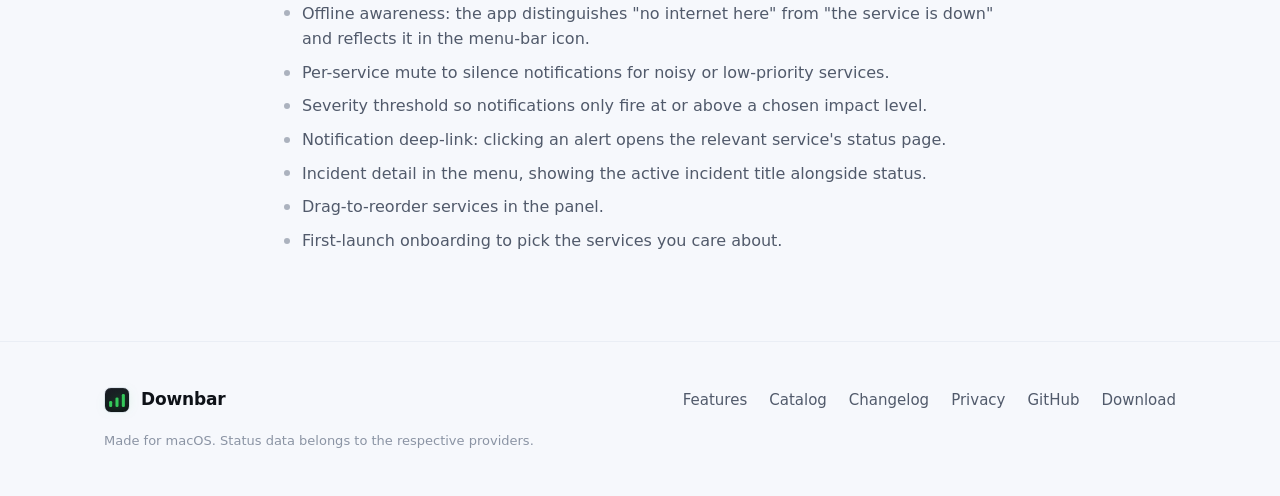
==== commit 9b2a10bc: "Release 1.1.0: Statuspage component filter Co-Authored-By: Claude Opus 5.5 <noreply@anthropic.com>" ====
--- a/site/changelog.html
+++ b/site/changelog.html
@@ -49,14 +49,25 @@
       <h1>Changelog</h1>
       <p class="legal-updated">Everything that ships in Downbar, newest first.</p>
 
+      <section class="release" aria-labelledby="rel-110">
+        <header class="release-head">
+          <h2 id="rel-110">1.1.0</h2>
+          <span class="release-pill latest">Latest</span>
+          <time class="release-date" datetime="2026-10-14">October 14, 2026</time>
+        </header>
+        <p class="release-note"><a href="/dl/Downbar-1.1.0.dmg" download
+          onclick="gtag('event','file_download',{file_name:'Downbar-1.1.0.dmg',link_url:'/dl/Downbar-1.1.0.dmg'})">Download the .dmg</a> — free, macOS 14+.</p>
+        <h3 class="change-kind added">Added</h3>
+        <ul class="change-list">
+          <li>Component filter for Statuspage.io services — the funnel button on a monitored row lists the page's components (grouped and searchable), so you can watch just the ones you care about, like a single Cloudflare data center instead of their whole network. Status, incident title, and alerts then reflect only the selected components.</li>
+        </ul>
+      </section>
+
       <section class="release" aria-labelledby="rel-102">
         <header class="release-head">
           <h2 id="rel-102">1.0.2</h2>
-          <span class="release-pill latest">Latest</span>
           <time class="release-date" datetime="2026-09-29">September 29, 2026</time>
         </header>
-        <p class="release-note"><a href="/dl/Downbar-1.0.2.dmg" download
-          onclick="gtag('event','file_download',{file_name:'Downbar-1.0.2.dmg',link_url:'/dl/Downbar-1.0.2.dmg'})">Download the .dmg</a> — free, macOS 14+.</p>
         <h3 class="change-kind changed">Changed</h3>
         <ul class="change-list">
           <li>Every row in the Settings Monitored list now has the mute bell, remove button, and drag handle — catalog and custom services alike.</li>
